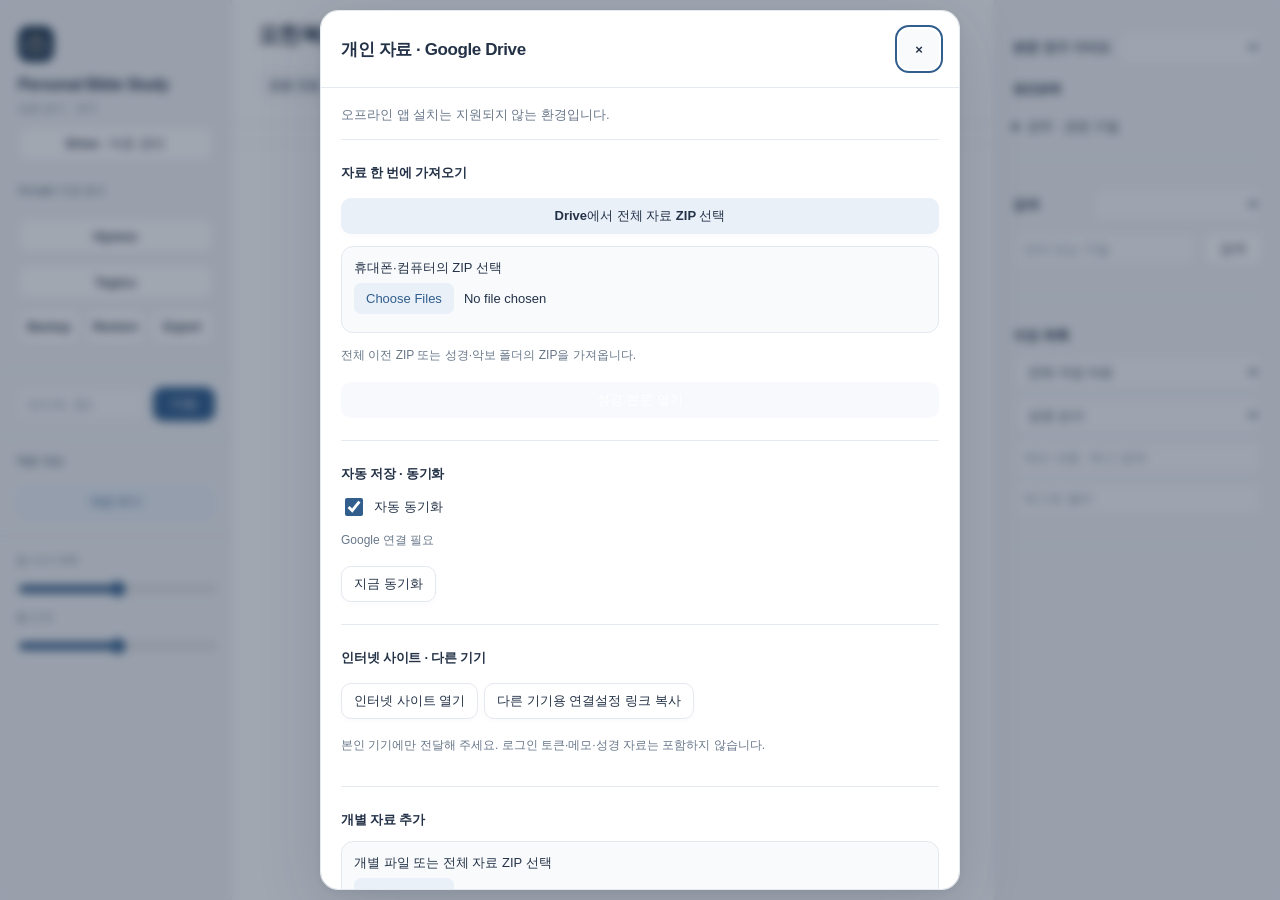
==== docs/index.html @ e65a63f0 "Publish browser-only Bible study with private Drive storage" ====
<!doctype html>
<html lang="ko">
<head>
  <meta charset="utf-8">
  <meta name="viewport" content="width=device-width, initial-scale=1">
  <meta name="referrer" content="strict-origin-when-cross-origin">
  <meta http-equiv="Content-Security-Policy" content="default-src 'self'; script-src 'self' 'wasm-unsafe-eval' https://accounts.google.com https://apis.google.com; style-src 'self' 'unsafe-inline' https://accounts.google.com; connect-src 'self' https://www.googleapis.com https://accounts.google.com https://content.googleapis.com; img-src 'self' blob: data: https://*.googleusercontent.com; frame-src https://accounts.google.com https://docs.google.com https://drive.google.com; worker-src 'self'; object-src 'none'; base-uri 'self'; form-action 'none'">
  <link rel="stylesheet" href="./cloud.css?v=7d77833e93ee7ddf">
  <link rel="manifest" href="./manifest.webmanifest">
  <title>Personal Bible Study</title>
  <link rel="stylesheet" href="./styles.css?v=539fd925d5c5254a">
  <link rel="stylesheet" href="./responsive.css?v=083fbee2a74a4e2d">
  <link rel="stylesheet" href="./polish.css?v=31c86b94f324f558">
<meta name="theme-color" content="#16263f">
  <meta name="apple-mobile-web-app-title" content="Bible Study">
  <link rel="icon" type="image/png" href="./app-icon-192.png">
  <link rel="apple-touch-icon" sizes="180x180" href="./app-icon-180.png">
</head>
<body>
<dialog id="cloudDialog" aria-labelledby="cloudTitle">
  <header><h2 id="cloudTitle">개인 자료 · Google Drive</h2><button id="closeCloud" aria-label="자료 관리 닫기">×</button></header>
  <div class="cloud-body">
    <p id="cloudStatus" role="status" aria-live="polite">자료를 불러와 주세요.</p>
    <button id="applyAppUpdate" hidden>새 버전 적용</button>
    <section class="bulk-import"><h3>자료 한 번에 가져오기</h3><button id="pickDriveBundle">Drive에서 전체 자료 ZIP 선택</button><label class="cloud-file">휴대폰·컴퓨터의 ZIP 선택<input id="migrationFile" type="file" accept=".zip,application/zip,application/x-zip-compressed" multiple></label><p id="migrationStatus" role="status">전체 이전 ZIP 또는 성경·악보 폴더의 ZIP을 가져옵니다.</p><button id="openBulkReader" class="primary">성경 본문 열기</button><div id="archiveInventory"></div></section>
    <section><h3>자동 저장 · 동기화</h3><label class="sync-toggle"><input id="autoSyncEnabled" type="checkbox" checked>자동 동기화</label><p id="syncStatus" role="status" aria-live="polite"></p><button id="syncNow">지금 동기화</button><div id="syncConflicts"></div></section>
    <section><h3>인터넷 사이트 · 다른 기기</h3><button id="openPublished">인터넷 사이트 열기</button><button id="copySetupLink">다른 기기용 연결설정 링크 복사</button><p>본인 기기에만 전달해 주세요. 로그인 토큰·메모·성경 자료는 포함하지 않습니다.</p></section>
    <section><h3>개별 자료 추가</h3><label class="cloud-file">개별 파일 또는 전체 자료 ZIP 선택<input id="localFiles" type="file" multiple accept=".zip,application/zip,.bdb,.sdb,.cdb,.hdb,.json,.jpg,.jpeg,.png"></label><label class="cloud-file cloud-folder">컴퓨터 폴더 전체 선택<input id="localFolder" type="file" multiple webkitdirectory></label><button id="openReader">성경 열기</button><div id="localInventory"></div></section>
    <section><h3>Google 연결</h3><label>웹 OAuth 클라이언트 ID<input id="oauthClientId" autocomplete="off" spellcheck="false"></label><label>Google Picker API 키<input id="pickerKey" autocomplete="off" spellcheck="false"></label><label>Google Cloud 프로젝트 번호<input id="projectNumber" inputmode="numeric" autocomplete="off"></label><button id="saveCloudConfig">설정 저장</button><button id="connectDrive">Google 연결</button><button id="disconnectDrive">연결 해제</button><button id="pickDriveFiles">Drive 자료 선택</button></section>
    <section><h3>메모 백업</h3><button id="cloudBackup">Drive에 새 백업</button><button id="cloudRestore">Drive 백업 선택·복원</button><button id="downloadNotes">기기에 백업 다운로드</button></section>
    <section><h3>기기 관리</h3><p>공용 기기에서는 사용 후 자료를 삭제해 주세요. 연결 해제만으로 저장된 자료가 지워지지는 않습니다.</p><button id="forgetDevice" class="danger">이 기기의 자료 모두 삭제</button></section>
  </div>
</dialog>

  <nav class="compact-nav" aria-label="주요 메뉴"><strong>Personal Bible Study</strong><div><button id="compactCloud">Drive</button><button id="toggleNavigation" aria-controls="navigationPanel" aria-expanded="false">성경</button><button id="toggleStudy" aria-controls="studyPanel" aria-expanded="false">연구</button><button id="compactHymns">Hymns</button><button id="compactTopics">Topics</button></div></nav>
  <button id="drawerBackdrop" aria-label="패널 닫기" hidden></button>
  <aside class="rail" id="navigationPanel" aria-label="성경 탐색">
    <div class="drawer-heading"><strong>성경 · 읽기 설정</strong><button data-close-drawer aria-label="탐색 닫기">×</button></div>
    <div class="brand">
      <strong>Personal Bible Study</strong>
      <span>성경 읽기 · 연구</span>
      <button id="openCloud">Drive · 자료 관리</button><button id="openSyncStatus" class="sync-summary" aria-label="동기화 상태 보기">Google 연결 필요</button><button id="openHymns">Hymns</button>
      <button id="openTopics">Topics</button>
      <div class="research-actions"><button id="backupResearch">Backup</button><button id="restoreResearch">Restore</button><button id="exportResearch">Export</button></div>
      <span id="researchStatus" role="status"></span>
    </div>
    <div class="reference-box">
      <input id="refInput" placeholder="요3:16, 창1" autocomplete="off">
      <button id="goRef">이동</button>
    </div>
    <div class="version-box">
      <label>역본 대조</label>
      <div id="versionSelectors"></div>
      <button id="addVersion">역본 추가</button>
    </div>
    <div class="reading-settings">
      <label for="verseSpacing">절 사이 여백 <output id="verseSpacingValue"></output></label>
      <input id="verseSpacing" type="range" min="0" max="32" step="1">
      <label for="lineSpacing">줄 간격 <output id="lineSpacingValue"></output></label>
      <input id="lineSpacing" type="range" min="1.2" max="2.6" step="0.05">
    </div>
    <div class="book-list" id="bookList"></div>
  </aside>

  <main class="reader">
    <header class="topbar">
      <div>
        <h1 id="title">요한복음 3장</h1>
        <p id="subtitle"></p>
      </div>
      <div class="toolbar">
        <select id="comparisonLayout" aria-label="역본 대조 배치"><option value="aligned">절별 정렬</option><option value="flow">자유 배치</option></select>
        <button id="addPassagePane" title="본문 창 추가" aria-label="본문 창 추가">＋</button>
        <button id="prevChapter" title="이전 장">‹</button>
        <select id="chapterSelect" title="장 선택"></select>
        <button id="nextChapter" title="다음 장">›</button>
        <button id="fontDown" title="글자 작게">A-</button>
        <button id="fontUp" title="글자 크게">A+</button>
        <button id="themeToggle" title="테마">◐</button>
      </div>
    </header>
    <div class="compact-panes"><select id="compactPaneSelect" aria-label="열린 본문 선택"></select><button id="compactAddPane" title="본문 창 추가" aria-label="본문 창 추가">＋</button><button id="compactClosePane" title="현재 본문 창 닫기" aria-label="현재 본문 창 닫기">×</button></div>
    <div id="passageWorkspace"><section class="passage-pane" id="primaryPane"><div class="pane-controls"></div><section class="chapter-grid" id="chapterGrid"></section></section></div>
  </main>

  <aside class="study" id="studyPanel" aria-label="본문 연구">
    <div class="drawer-heading"><strong>본문 연구</strong><button data-close-drawer aria-label="연구 닫기">×</button></div>
    <div id="concordancePanel" class="panel" hidden>
      <div class="panel-head"><strong id="concordanceTitle"></strong><button id="closeConcordance" aria-label="원어 용례 닫기">×</button></div>
      <span id="concordanceCount" role="status"></span>
      <select id="concordanceScope" aria-label="원어 용례 범위"><option value="all">성경 전체</option><option value="ot">구약</option><option value="nt">신약</option></select>
      <input id="concordanceGrammar" placeholder="문법 필터: 명사, 동분사…" aria-label="문법 필터">
      <details open><summary>단어 빈도 · 책별 분포</summary><div id="wordDistribution"></div></details>
      <div id="concordanceResults" class="result-list"></div>
    </div>
    <div class="panel original-panel">
      <div class="panel-head"><strong>본문 연구 가이드</strong><select id="originalVerse" aria-label="연구할 절 선택"></select></div>
      <div id="passageGuide" aria-live="polite"></div>
      <h3 class="guide-heading">원전분해</h3>
      <div id="originalResults"></div>
      <details><summary>관주 · 관련 구절</summary><div id="crossReferences" class="result-list"></div></details>
    </div>
    <div class="panel">
      <div class="panel-head">
        <strong>검색</strong>
        <select id="searchVersion"></select>
      </div>
      <div class="search-row">
        <input id="searchInput" placeholder="단어 또는 구절">
        <button id="searchBtn">검색</button>
      </div>
      <div id="searchResults" class="result-list"></div>
    </div>

    <div class="panel">
      <div class="panel-head"><strong>저장 목록</strong></div>
      <select id="savedFilter" aria-label="저장 목록 종류">
        <option value="all">전체 저장 자료</option>
        <option value="underlines">밑줄 친 구절</option>
        <option value="highlights">형광펜 칠한 구절</option>
        <option value="notes">메모한 구절 · 장</option>
      </select>
      <select id="savedSort" aria-label="정렬 순서">
        <option value="bible">성경 순서</option>
        <option value="recent">최근 저장 순서</option>
      </select>
      <input id="savedQuery" placeholder="메모 내용 · 태그 검색" aria-label="저장 자료 검색">
      <input id="savedTag" placeholder="태그로 필터" aria-label="태그 필터">
      <div id="savedList" class="result-list"></div>
    </div>
  </aside>

  <div id="memoPopup" class="memo-popup note-panel" role="dialog" aria-labelledby="noteRef" hidden>
    <div class="panel-head"><strong id="noteRef">메모</strong><button id="closeMemo" title="닫기" aria-label="메모 닫기">×</button></div>
    <textarea id="noteText" aria-label="메모 내용" placeholder="메모"></textarea>
    <input id="noteTags" placeholder="태그: 설교 준비, 기도, 믿음" aria-label="메모 태그">
    <div class="memo-footer"><button id="deleteNote" class="danger">메모 삭제</button><button id="saveNote" class="primary">저장</button></div>
    <span id="saveStatus" role="status"></span>
  </div>
  <div id="selectionMenu" class="selection-menu" role="toolbar" aria-label="선택한 본문" hidden>
    <button data-mark="tags">태그</button>
    <button data-mark="highlight">형광펜</button>
    <button data-mark="underline"><u>밑줄</u></button>
    <button data-mark="memo">메모</button>
    <button data-mark="original">원전분해</button>
    <button data-mark="remove">표시 지우기</button>
    <button data-mark="export">내보내기</button>
  </div>
  <div id="tagPopup" class="memo-popup tag-popup" role="dialog" aria-labelledby="tagRef" hidden>
    <div class="panel-head"><strong id="tagRef">태그</strong><button id="closeTags" aria-label="태그 닫기">×</button></div>
    <input id="markTags" placeholder="설교 준비, 기도, 믿음" aria-label="구절 태그">
    <div class="memo-footer"><button id="saveTags" class="primary">저장</button></div>
    <span id="tagStatus" role="status"></span>
  </div>
  <dialog id="hymnDialog" class="hymn-dialog">
    <div id="hymnResizeEdge" class="hymn-resize-edge" title="드래그하여 창 너비 조절"></div>
    <div class="hymn-resize-corner top-left" data-corner="nw" title="창 크기 조절"></div>
    <div class="hymn-resize-corner top-right" data-corner="ne" title="창 크기 조절"></div>
    <div class="hymn-resize-corner bottom-left" data-corner="sw" title="창 크기 조절"></div>
    <div class="hymn-resize-corner bottom-right" data-corner="se" title="창 크기 조절"></div>
    <header class="hymn-header"><strong>새찬송가</strong><div><button id="toggleHymnSearch" aria-expanded="true">검색</button><button id="hymnReadingMode">성경 함께</button><button id="dockHymns" title="오른쪽에 나란히 배치">나란히</button><button id="closeHymns" aria-label="찬송가 닫기">×</button></div></header>
    <div class="hymn-layout">
      <aside class="hymn-sidebar"><div class="hymn-search-row"><input id="hymnSearch" type="search" enterkeyhint="search" placeholder="장 번호 · 제목 · 가사 검색" aria-label="찬송가 검색"><button id="clearHymnSearch" aria-label="찬송가 검색어 지우기">지우기</button></div><span id="hymnCount" role="status"></span><div id="hymnList"></div></aside>
      <section class="hymn-content"><div class="panel-head"><h2 id="hymnTitle"></h2><div class="hymn-tabs"><button id="showScore" aria-pressed="true">악보</button><button id="showLyrics" aria-pressed="false">가사</button></div></div><div class="score-toolbar"><button id="scoreFit">전체 맞춤</button><button id="scoreZoomOut" title="악보 축소" aria-label="악보 축소">−</button><input id="scoreZoom" type="range" min="25" max="250" value="100" aria-label="악보 확대 비율"><output id="scoreZoomValue">100%</output><button id="scoreZoomIn" title="악보 확대" aria-label="악보 확대">+</button></div><div id="hymnScore"></div><pre id="hymnLyrics" hidden></pre></section>
    </div>
  </dialog>
  <dialog id="exportDialog"><div class="panel-head"><strong>본문 · 메모 내보내기</strong><button id="closeExport">×</button></div><select id="exportScope"><option value="chapter">현재 장과 메모</option><option value="selection">선택 본문과 메모</option><option value="notes">저장된 메모 전체</option></select><div class="research-actions"><button id="exportTxt">TXT</button><button id="exportHtml">HTML</button><button id="printResearch">인쇄 · PDF</button></div></dialog>
  <dialog id="topicsDialog" class="topics-dialog">
    <div class="topic-resize-corner top-left" data-topic-corner="nw"></div>
    <div class="topic-resize-corner top-right" data-topic-corner="ne"></div>
    <div class="topic-resize-corner bottom-left" data-topic-corner="sw"></div>
    <div class="topic-resize-corner bottom-right" data-topic-corner="se"></div>
    <header class="topics-header"><div><strong>주제별 성경구절</strong><span>개역개정</span></div><button id="closeTopics" aria-label="주제별 성경구절 닫기">×</button></header>
    <div class="topics-controls"><select id="topicSelect" aria-label="주제 선택"></select><input id="topicQuery" placeholder="구절 · 소제목 · 본문 검색" aria-label="주제 구절 검색"><select id="topicSort" aria-label="주제 구절 정렬"><option value="list">목록 순서</option><option value="bible">성경 순서</option></select></div>
    <div id="topicCount" role="status"></div><div id="topicResults"></div>
  </dialog>
  <script src="./terminology.js?v=b050d84511349100"></script>
  <script src="./vendor/fflate.min.js?v=462ef8041fc970e3"></script>
  <script src="./migration.js?v=cb878ca558107ae6"></script>
  <script src="./sync-engine.js?v=6e87115a66423f06"></script>
  <script src="./drive-sync.js?v=24d4177edd76ac23"></script>
  <script src="./browser.js?v=d81fa3fb649846ac"></script>
  <script src="./topics.js?v=599b12c59d751327"></script>
  <script src="./research.js?v=36b3486766d1752a"></script>
  <script src="./panes.js?v=8f570d57a4b70764"></script>
  <script src="./responsive.js?v=16fc83186edacb90"></script>
  <script src="./app.js?v=d5365e23bb342661"></script>
</body>
</html>
---- docs/cloud.css ----
#cloudDialog { width: min(640px, calc(100vw - 20px)); max-height: calc(100dvh - 20px); padding: 0; border: 1px solid var(--line); border-radius: 8px; background: var(--panel); color: var(--text); }
#cloudDialog::backdrop { background: #0006; }
#cloudDialog header { display: flex; align-items: center; justify-content: space-between; padding: 12px 18px; border-bottom: 1px solid var(--line); }
#cloudDialog h2 { margin: 0; font-size: 18px; }
#cloudDialog header button { width: 40px; height: 40px; }
.cloud-body { padding: 0 18px 18px; }
.cloud-body section { border-top: 1px solid var(--line); padding-block: 12px; }
.cloud-body h3 { font-size: 14px; margin: 6px 0 12px; }
.cloud-body label { display: block; margin: 8px 0; font-size: 13px; }
.cloud-body button { margin: 4px 6px 4px 0; padding: 8px 12px; }
.cloud-file { border: 1px solid var(--line); padding: 8px; border-radius: 6px; }
.cloud-file input { border: 0; padding: 6px 0; }
.bulk-import > button { width: 100%; text-align: center; background: var(--accent-soft); border-color: var(--accent); }
.bulk-import .cloud-file { padding: 12px; }
@media (pointer: coarse) { .cloud-folder { display: none !important; } }
#cloudStatus { overflow-wrap: anywhere; font-size: 13px; line-height: 1.6; }
.sync-toggle { display: flex !important; align-items: center; gap: 8px; }
.sync-toggle input { width: 18px; height: 18px; }
#syncStatus, .sync-summary { font-size: 12px; line-height: 1.6; overflow-wrap: anywhere; }
.sync-summary { display: block; width: 100%; text-align: left; padding: 8px; color: var(--muted); }
.sync-conflict { border-top: 1px solid var(--line); padding-block: 10px; }
.sync-conflict pre { white-space: pre-wrap; overflow-wrap: anywhere; max-height: 140px; overflow: auto; }
.sync-conflict textarea { min-height: 90px; }
#localInventory { font-size: 12px; max-height: 160px; overflow: auto; white-space: pre-line; }
.picker-dialog { z-index: 10000 !important; }
@media(max-width:600px) { #cloudDialog input { font-size: 16px; } #cloudDialog { margin: auto; } }
---- docs/styles.css ----
:root {
  color-scheme: light;
  --bg: #f5f5f7;
  --panel: #ffffff;
  --line: #e2e3e7;
  --text: #25262a;
  --muted: #81838b;
  --accent: #1670d2;
  --accent-soft: #e8f1ff;
  --reader-size: 18px;
}

body.dark {
  color-scheme: dark;
  --bg: #1c1c1e;
  --panel: #252527;
  --line: #3a3a3e;
  --text: #f2f2f5;
  --muted: #a0a0a8;
  --accent: #65a9ff;
  --accent-soft: #26364c;
}

* {
  box-sizing: border-box;
}

body {
  margin: 0;
  min-height: 100vh;
  display: grid;
  grid-template-columns: 232px minmax(0, 1fr) 286px;
  background: var(--bg);
  color: var(--text);
  font-family: -apple-system, BlinkMacSystemFont, "Apple SD Gothic Neo", "Noto Sans KR", sans-serif;
}

button, select, input, textarea {
  font: inherit;
  color: var(--text);
}

button {
  border: 1px solid var(--line);
  background: var(--panel);
  min-height: 34px;
  border-radius: 6px;
  cursor: pointer;
}

button:hover {
  border-color: var(--accent);
}

input, select, textarea {
  width: 100%;
  border: 1px solid var(--line);
  border-radius: 6px;
  background: var(--panel);
  padding: 9px 10px;
}

.rail, .study {
  min-height: 100vh;
  border-right: 1px solid var(--line);
  background: color-mix(in srgb, var(--panel) 78%, var(--bg));
  overflow: auto;
}

.study {
  border-right: 0;
  border-left: 1px solid var(--line);
  padding: 14px;
}

.brand {
  padding: 18px 16px 14px;
  border-bottom: 1px solid var(--line);
}

.brand strong {
  display: block;
  font-size: 21px;
}

.brand span, #subtitle, .panel-head span {
  color: var(--muted);
  font-size: 13px;
}

.reference-box, .version-box {
  padding: 14px;
  display: grid;
  gap: 8px;
  border-bottom: 1px solid var(--line);
}

.reference-box {
  grid-template-columns: 1fr 62px;
}

.version-box label {
  font-size: 12px;
  color: var(--muted);
}

.book-list {
  padding: 10px;
  display: grid;
  grid-template-columns: repeat(2, 1fr);
  gap: 6px;
}

.book-item {
  min-height: 32px;
  text-align: left;
  padding: 6px 8px;
}

.book-item.active {
  background: var(--accent-soft);
  border-color: var(--accent);
  color: var(--accent);
  font-weight: 700;
}

.reader {
  min-width: 0;
  display: flex;
  flex-direction: column;
  max-height: 100vh;
}

#passageWorkspace { display: flex; flex: 1; min-height: 0; overflow: auto; background: var(--panel); }
.passage-pane { flex: 1 0 360px; min-width: 260px; display: flex; flex-direction: column; min-height: 0; overflow: hidden; }
.passage-pane:only-child { flex: 1 1 100% !important; width: 100%; }
.passage-pane.active-pane > .pane-controls { box-shadow: inset 0 -2px var(--accent); }
.pane-controls { display: flex; align-items: center; flex-wrap: wrap; gap: 5px; padding: 10px 12px; border-bottom: 1px solid var(--line); flex-shrink: 0; }
.pane-controls select { min-width: 0; width: auto; max-width: 130px; font-size: 12px; }
.pane-controls button { width: 28px; height: 28px; padding: 0; }
.passage-pane > .chapter-grid { flex: 1; min-height: 0; overflow: auto; padding: 0 16px 24px; }
.passage-pane > .chapter-grid,
.passage-pane > .chapter-grid.aligned {
  grid-template-columns: repeat(var(--version-count, 1), minmax(120px, 1fr));
  align-content: start;
}
.passage-pane > .chapter-grid .verse-text { overflow-wrap: anywhere; }
.pane-divider { flex: 0 0 7px; cursor: col-resize; touch-action: none; background: var(--line); outline-offset: -2px; }
.pane-divider:hover, .pane-divider:focus-visible { background: var(--accent); }
@media (max-width: 980px) {
  #passageWorkspace { flex: none; height: 75vh; min-height: 400px; max-width: 100%; }
}

.topbar {
  position: sticky;
  top: 0;
  z-index: 2;
  display: flex;
  justify-content: space-between;
  gap: 18px;
  align-items: center;
  padding: 16px 20px;
  border-bottom: 1px solid var(--line);
  background: color-mix(in srgb, var(--bg) 88%, transparent);
  backdrop-filter: blur(14px);
}

h1 {
  margin: 0;
  font-size: 24px;
  letter-spacing: 0;
}

#subtitle {
  margin: 4px 0 0;
}

.toolbar {
  display: grid;
  grid-template-columns: 38px 120px 38px 44px 44px 40px;
  gap: 6px;
  align-items: center;
}

.chapter-grid {
  overflow: auto;
  padding: 18px 20px 40px;
  display: grid;
  grid-template-columns: repeat(auto-fit, minmax(280px, 1fr));
  gap: 14px;
}

.toolbar { display: flex; flex-wrap: wrap; }
#chapterSelect { width: 90px; }
.original-panel .panel-head strong { font-size: 13px; flex-shrink: 0; }
.original-panel .panel-head select { min-width: 60px; }
#comparisonLayout { width: auto; max-width: 140px; }
.chapter-grid.aligned {
  max-width: 100%;
  overflow-x: auto;
  grid-auto-flow: column;
  grid-template-columns: none;
  grid-auto-columns: minmax(260px, 1fr);
  grid-template-rows: repeat(var(--verse-rows), auto);
  align-content: start;
  row-gap: 0;
}
.chapter-grid.aligned > .version-column {
  display: grid;
  grid-template-rows: subgrid;
  grid-row: 1 / span var(--verse-rows);
  row-gap: 0;
}
.chapter-grid.aligned .verse { align-content: start; }
.verse-unavailable { color: var(--muted); font-size: 12px; }
.guide-heading { font-size: 12px; font-weight: 600; margin: 16px 0 6px; color: var(--muted); }
#passageGuide p { font-size: 13px; line-height: 1.6; white-space: pre-wrap; overflow-wrap: anywhere; margin: 6px 0; }
.guide-topic { display: block; margin: 4px 0; width: 100%; text-align: left; }
#wordDistribution { max-height: 280px; overflow: auto; margin-block: 8px; }
#wordDistribution p { font-size: 12px; color: var(--muted); }
.distribution-row { width: 100%; display: grid; grid-template-columns: 32px minmax(0, 1fr) auto; align-items: center; gap: 8px; margin: 3px 0; padding: 5px; }
.distribution-row meter { width: 100%; height: 12px; accent-color: var(--accent); }
.distribution-row small { font-size: 11px; }

.version-column {
  background: var(--panel);
  border: 1px solid var(--line);
  border-radius: 8px;
  min-width: 0;
}

.version-title {
  position: sticky;
  top: 0;
  padding: 10px 12px;
  border-bottom: 1px solid var(--line);
  background: var(--panel);
  border-radius: 8px 8px 0 0;
  font-weight: 700;
  color: var(--accent);
}

  .verse {
  display: grid;
  grid-template-columns: 34px 1fr;
  gap: 8px;
  padding: 8px 12px;
  font-size: var(--reader-size);
  line-height: 1.72;
  border-bottom: 1px solid color-mix(in srgb, var(--line) 58%, transparent);
}

.verse-num {
  color: var(--muted);
  font-size: 0.76em;
  line-height: 2.1;
  text-align: right;
}

.verse-text {
  word-break: keep-all;
  overflow-wrap: anywhere;
}

#versionSelectors { display: grid; gap: 8px; }
.version-selector { display: grid; grid-template-columns: 22px minmax(0, 1fr) 28px; gap: 4px; position: relative; }
.version-drag-handle { cursor: grab; touch-action: none; user-select: none; padding: 0; border: 0; background: transparent; box-shadow: none; color: var(--muted); font-size: 20px; }
.version-drag-handle:active { cursor: grabbing; }
.version-selector.dragging { opacity: .45; }
.version-selector.drop-before::before, .version-selector.drop-after::after { content: ""; position: absolute; left: 0; right: 0; height: 2px; background: var(--accent); pointer-events: none; }
.version-selector.drop-before::before { top: -5px; }
.version-selector.drop-after::after { bottom: -5px; }
.verse.underlined .verse-text { text-decoration: underline; text-decoration-color: #c85464; text-decoration-thickness: 2px; text-underline-offset: 4px; }
.verse.selected { background: var(--accent-soft); }
.selection-menu { position: fixed; z-index: 20; display: flex; gap: 4px; padding: 6px; background: var(--panel); border: 1px solid var(--line); border-radius: 6px; box-shadow: 0 4px 18px #0003; max-width: calc(100vw - 16px); }
.selection-menu[hidden] { display: none; }
.memo-popup { position: fixed; z-index: 21; width: 320px; max-width: calc(100vw - 16px); max-height: calc(100vh - 16px); overflow: auto; padding: 12px; background: var(--panel); border: 1px solid var(--line); border-radius: 8px; box-shadow: 0 6px 24px #0003; }
.memo-popup[hidden] { display: none; }
.memo-popup textarea { min-height: 130px; }
.selection-menu button { padding: 4px 9px; font-size: 13px; white-space: nowrap; }
.text-highlight { background: #ffe67d; color: #22251f; }
.text-underline { text-decoration: underline; text-decoration-color: #c85464; text-decoration-thickness: 2px; text-underline-offset: 4px; }
#savedSort { margin-top: 8px; }
#saveStatus { display: block; font-size: 13px; color: var(--muted); margin-top: 6px; }
.result span { white-space: pre-wrap; overflow-wrap: anywhere; }
.topbar > div { min-width: 0; }
.toolbar { flex-shrink: 0; }
@media (min-width: 981px) and (max-width: 1350px) { .topbar { flex-direction: column; align-items: flex-start; } }

.panel {
  background: transparent;
  border: 0;
  border-bottom: 1px solid var(--line);
  border-radius: 0;
  padding: 6px 0 22px;
  margin-bottom: 22px;
}

button { padding: 6px 10px; transition: background .15s, border-color .15s; box-shadow: 0 1px 2px #00000006; font-size: 13px; }
button:hover { background: var(--accent-soft); border-color: var(--line); }
button:disabled { opacity: .4; cursor: default; }
button:focus-visible, select:focus-visible, input:focus-visible, textarea:focus-visible { outline: 3px solid color-mix(in srgb, var(--accent) 30%, transparent); outline-offset: 2px; }
input, select, textarea { font-size: 13px; padding: 8px 10px; }
.rail, .study { background: var(--bg); height: 100vh; min-height: 0; }
.study { padding: 24px 18px; }
.brand { padding: 24px 18px 20px; }
.brand strong { font-size: 19px; font-weight: 650; }
.brand span { display: block; margin-top: 5px; font-size: 11px; }
.reference-box, .version-box { padding: 16px; }
.version-box label { font-weight: 600; }
#addVersion { border-style: dashed; background: transparent; color: var(--accent); }
.book-list { gap: 3px 6px; padding: 14px 16px; }
.book-item { background: transparent; border-color: transparent; box-shadow: none; padding: 5px 9px; min-height: 30px; color: var(--muted); }
.book-item.active { border-color: transparent; color: var(--accent); }
.topbar { padding: 20px 26px; background: color-mix(in srgb, var(--panel) 85%, transparent); gap: 14px; }
h1 { font-size: 21px; font-weight: 650; }
#subtitle { font-size: 12px; line-height: 1.6; overflow-wrap: anywhere; }
.toolbar { grid-template-columns: 32px 82px 32px 36px 36px 32px; gap: 4px; }
.toolbar button { border-color: transparent; background: transparent; box-shadow: none; padding: 4px; }
.toolbar select { padding: 6px; }
.chapter-grid { padding: 0 26px 40px; gap: 24px; background: var(--panel); }
.version-column { border: 0; border-radius: 0; }
.version-column + .version-column { border-left: 1px solid var(--line); padding-left: 24px; }
.version-title { font-size: 13px; font-weight: 600; color: var(--muted); border-radius: 0; padding: 18px 0 14px; z-index: 1; }
.verse { padding: 10px 0; grid-template-columns: 24px minmax(0, 1fr); gap: 12px; line-height: 1.9; border-bottom: 0; }
.verse-num { color: var(--muted); font-size: 11px; padding-top: 5px; }
.verse.selected { background: color-mix(in srgb, var(--accent-soft) 65%, transparent); border-radius: 4px; }
.panel-head strong { font-size: 13px; font-weight: 650; }
.panel-head select { max-width: 145px; }
.result { border: 0; border-bottom: 1px solid var(--line); border-radius: 0; background: transparent; box-shadow: none; padding: 12px 2px; font-size: 13px; line-height: 1.7; }
.result strong { font-size: 12px; font-weight: 600; }
.result-list { font-size: 12px; color: var(--muted); }
.selection-menu { padding: 5px; border-color: color-mix(in srgb, var(--line) 75%, transparent); box-shadow: 0 8px 24px #00000016; }
.selection-menu button { border: 0; box-shadow: none; background: transparent; }
.selection-menu button:hover { background: var(--accent-soft); }
.memo-popup { padding: 16px; box-shadow: 0 12px 40px #00000020; }
.memo-popup textarea { font-size: 14px; line-height: 1.75; border-color: var(--line); resize: vertical; }
.memo-footer { display: flex; justify-content: space-between; gap: 12px; }
.brand strong { font-size: 17px; line-height: 1.4; }
.reading-settings { padding: 16px; border-top: 1px solid var(--line); display: grid; gap: 10px; }
.reading-settings label { display: flex; justify-content: space-between; font-size: 12px; color: var(--muted); }
.reading-settings input { padding: 0; accent-color: var(--accent); }
.verse { padding-block: var(--verse-spacing, 10px); line-height: var(--line-spacing, 1.9); }
#originalResults { max-height: 340px; overflow: auto; font-size: 12px; line-height: 1.65; }
.original-word { padding: 10px 0; border-bottom: 1px solid var(--line); }
.original-word strong { font-size: 20px; display: inline-block; margin-right: 10px; font-weight: 500; }
.original-word small { display: block; color: var(--muted); margin-top: 3px; }
.original-word[role="button"] { cursor: pointer; }
.original-word[role="button"]:hover { background: var(--accent-soft); }
#concordanceResults { max-height: 420px; overflow: auto; }
#concordanceResults .result { text-align: left; }
#concordanceResults small { display: block; margin-top: 6px; color: var(--muted); font-size: 11px; }
#concordanceCount { font-size: 12px; color: var(--muted); }
#concordanceTitle { overflow-wrap: anywhere; }
.selection-menu { flex-wrap: wrap; }
.brand button { margin-top: 14px; width: 100%; }
.hymn-dialog { width: 1100px; max-width: calc(100vw - 24px); height: 88vh; max-height: 900px; padding: 0; border: 1px solid var(--line); border-radius: 8px; color: var(--text); background: var(--panel); }
.hymn-dialog::backdrop { background: #0006; backdrop-filter: blur(4px); }
.hymn-header { display: flex; justify-content: space-between; align-items: center; padding: 16px 20px; border-bottom: 1px solid var(--line); }
.hymn-layout { display: grid; grid-template-columns: 260px minmax(0,1fr); height: calc(100% - 67px); }
.hymn-sidebar { min-height: 0; padding: 16px; overflow: auto; background: var(--bg); border-right: 1px solid var(--line); }
#hymnCount { display: block; font-size: 12px; color: var(--muted); margin: 10px 0; }
#hymnList { display: grid; gap: 4px; }
#hymnList button { text-align: left; background: transparent; border: 0; box-shadow: none; }
#hymnList button.active { background: var(--accent-soft); color: var(--accent); }
.hymn-content { min-width: 0; padding: 20px; overflow: auto; }
.hymn-content .panel-head { flex-wrap: wrap; }
.hymn-content h2 { font-size: 19px; margin: 0; }
.hymn-tabs { display: flex; gap: 4px; }
.hymn-tabs button[aria-pressed="true"] { background: var(--accent-soft); color: var(--accent); }
#hymnScore img { width: 100%; height: auto; display: block; margin-top: 16px; }
#hymnLyrics { white-space: pre-wrap; overflow-wrap: anywhere; font-family: inherit; font-size: 18px; line-height: 1.9; }
@media(max-width:650px) { .hymn-layout { grid-template-columns: 1fr; grid-template-rows: 200px minmax(0,1fr); } .hymn-sidebar { border-right: 0; border-bottom: 1px solid var(--line); } }
.hymn-dialog { position: fixed; z-index: 10; inset: 0 0 auto auto; margin: 0; width: 48vw; min-width: min(420px, 100vw); height: 100vh; max-height: 100vh; max-width: 100vw; resize: both; overflow: hidden; box-shadow: 0 8px 32px #0002; }
.hymn-resize-edge { position: absolute; left: 0; top: 56px; bottom: 0; width: 8px; z-index: 5; cursor: ew-resize; touch-action: none; }
.hymn-resize-edge::after { content: ""; position: absolute; left: 2px; top: 40%; width: 3px; height: 44px; border-radius: 3px; background: var(--muted); opacity: .45; }
.hymn-resize-corner { position: absolute; width: 14px; height: 14px; z-index: 6; touch-action: none; background: transparent; }
.hymn-resize-corner.top-left { top: 0; left: 0; cursor: nwse-resize; }
.hymn-resize-corner.top-right { top: 0; right: 0; cursor: nesw-resize; }
.hymn-resize-corner.bottom-left { bottom: 0; left: 0; cursor: nesw-resize; }
.hymn-resize-corner.bottom-right { bottom: 0; right: 0; cursor: nwse-resize; }
.hymn-dialog { resize: none; }
.topic-mark .verse-text > span { background: #ffe67d; color: #25262a; box-decoration-break: clone; -webkit-box-decoration-break: clone; }
.topics-dialog { width: 880px; max-width: calc(100vw - 24px); height: 85vh; max-height: 900px; padding: 0; border: 1px solid var(--line); border-radius: 8px; background: var(--panel); color: var(--text); }
.topics-dialog[open] { display: flex; flex-direction: column; }
.topics-dialog { position: fixed; z-index: 11; max-height: calc(100vh - 16px); container-type: inline-size; box-shadow: 0 8px 32px #0002; }
.topics-header { cursor: move; touch-action: none; user-select: none; }
.tag-popup .memo-footer { justify-content: flex-end; margin-top: 12px; }
#tagStatus { display: block; margin-top: 8px; font-size: 12px; color: var(--muted); }
.topic-resize-corner { position: absolute; width: 16px; height: 16px; z-index: 6; touch-action: none; }
.topic-resize-corner.top-left { top: 0; left: 0; cursor: nwse-resize; }
.topic-resize-corner.top-right { top: 0; right: 0; cursor: nesw-resize; }
.topic-resize-corner.bottom-left { bottom: 0; left: 0; cursor: nesw-resize; }
.topic-resize-corner.bottom-right { bottom: 0; right: 0; cursor: nwse-resize; }
.topics-header, .topics-controls, #topicCount { flex-shrink: 0; }
@container (max-width: 580px) { .topics-controls { grid-template-columns: 1fr; } }
.topics-dialog::backdrop { background: #0004; }
.topics-header { display: flex; align-items: center; justify-content: space-between; gap: 12px; padding: 18px 22px; border-bottom: 1px solid var(--line); }
.topics-header span { margin-left: 12px; font-size: 12px; color: var(--muted); }
.topics-controls { display: grid; grid-template-columns: 1fr 1fr 120px; gap: 10px; padding: 16px 22px 8px; }
#topicCount { padding: 0 22px 12px; color: var(--muted); font-size: 12px; }
#topicResults { flex: 1; min-height: 0; overflow: auto; padding: 0 22px 24px; }
.topic-entry { padding: 18px 0; border-top: 1px solid var(--line); }
.topic-entry-head { display: flex; justify-content: space-between; gap: 12px; align-items: baseline; flex-wrap: wrap; }
.topic-entry-head button { border: 0; background: transparent; box-shadow: none; color: var(--accent); font-weight: 600; text-align: left; padding: 0; }
.topic-entry-head small { font-size: 11px; color: var(--muted); }
.topic-entry p { display: grid; grid-template-columns: 26px minmax(0,1fr); gap: 10px; font-size: 17px; line-height: 1.85; margin: 10px 0 0; overflow-wrap: anywhere; }
.topic-verse-number { color: var(--muted); font-size: 12px; padding-top: 4px; }
@media(max-width:650px) { .topics-controls { grid-template-columns: 1fr; } .topics-header { padding: 14px; } #topicResults { padding-inline: 14px; } }
.research-actions { display: flex; gap: 6px; flex-wrap: wrap; margin-top: 10px; }
.brand .research-actions button { width: auto; margin: 0; flex: 1; min-width: 0; padding-inline: 5px; font-size: 12px; white-space: nowrap; }
#researchStatus { display: block; font-size: 12px; color: var(--muted); margin-top: 6px; overflow-wrap: anywhere; }
#savedQuery, #savedTag, #concordanceScope, #concordanceGrammar { margin-top: 8px; }
#noteTags { margin-bottom: 12px; }
.result small { display: block; color: var(--accent); margin-top: 6px; }
#crossReferences { max-height: 300px; overflow: auto; }
#crossReferences button { text-align: left; }
details summary { cursor: pointer; font-size: 13px; margin-top: 14px; }
#exportDialog { width: 360px; max-width: calc(100vw - 24px); background: var(--panel); color: var(--text); border: 1px solid var(--line); border-radius: 8px; padding: 20px; }
body.hymn-open { padding-right: var(--hymn-width, 48vw); grid-template-columns: 200px minmax(0,1fr); }
body.hymn-open > .study { display: none; }
.hymn-header { height: 56px; padding: 10px 16px; cursor: move; touch-action: none; }
.hymn-layout { height: calc(100% - 56px); grid-template-columns: 160px minmax(0,1fr); }
.hymn-sidebar { padding: 10px; }
.hymn-content { display: flex; flex-direction: column; padding: 12px; overflow: hidden; min-height: 0; }
.hymn-content .panel-head { flex-shrink: 0; }
.hymn-content h2 { font-size: 15px; }
.score-toolbar { display: flex; align-items: center; gap: 6px; flex-shrink: 0; flex-wrap: wrap; margin-bottom: 8px; }
.score-toolbar[hidden] { display: none; }
.score-toolbar input { width: 75px; padding: 0; accent-color: var(--accent); }
.score-toolbar output { font-size: 11px; min-width: 35px; }
#hymnScore { flex: 1; min-height: 0; overflow: auto; background: #ececef; padding: 10px; }
#hymnScore[hidden] { display: none; }
#hymnScore img { max-width: none; margin: 0 auto 10px; object-fit: contain; }
#hymnLyrics { overflow: auto; flex: 1; min-height: 0; margin: 0; }
@media(max-width:980px) { body.hymn-open { padding-right: 0; grid-template-columns: 1fr; } .hymn-dialog { width: 70vw; height: 75vh; } }
@media(max-width:650px) { .hymn-dialog { min-width: 300px; width: 90vw; } .hymn-layout { grid-template-columns: 1fr; grid-template-rows: 120px minmax(0,1fr); } }
.primary { background: var(--accent); color: white; border-color: var(--accent); padding-inline: 22px; }
.primary:hover { background: var(--accent); filter: brightness(.95); }
.danger { color: #cf4555; background: transparent; border-color: transparent; box-shadow: none; }
@media (max-width: 980px) { .rail, .study { height: auto; } .chapter-grid { padding: 0 18px 24px; } .version-column + .version-column { padding-left: 0; border-left: 0; } }

.panel-head {
  display: flex;
  justify-content: space-between;
  align-items: center;
  gap: 8px;
  margin-bottom: 10px;
}

.panel-head select {
  max-width: 170px;
}

.search-row {
  display: grid;
  grid-template-columns: 1fr 58px;
  gap: 8px;
}

.result-list, .bookmark-list {
  display: grid;
  gap: 8px;
  margin-top: 10px;
}

.result, .bookmark {
  border: 1px solid var(--line);
  border-radius: 6px;
  padding: 8px;
  background: color-mix(in srgb, var(--panel) 82%, var(--bg));
  cursor: pointer;
}

.result strong, .bookmark strong {
  color: var(--accent);
  display: block;
  margin-bottom: 3px;
}

.note-panel textarea {
  min-height: 160px;
  resize: vertical;
  line-height: 1.6;
  margin-bottom: 8px;
}

@media (max-width: 980px) {
  body {
    grid-template-columns: 1fr;
  }
  .rail, .study {
    min-height: auto;
    max-height: none;
    border: 0;
  }
  .book-list {
    grid-template-columns: repeat(4, 1fr);
  }
  .topbar {
    position: static;
    align-items: flex-start;
    flex-direction: column;
  }
  .toolbar {
    width: 100%;
    grid-template-columns: 38px 1fr 38px 44px 44px 40px;
  }
  .reader {
    max-height: none;
  }
  .chapter-grid {
    overflow: visible;
  }
}
---- docs/responsive.css ----
.compact-nav, .compact-panes, .drawer-heading { display: none; }
#drawerBackdrop[hidden] { display: none; }
button:focus-visible, select:focus-visible, input:focus-visible, textarea:focus-visible {
  outline: 2px solid var(--accent); outline-offset: 2px;
}
.verse-text, .result, #subtitle, #researchStatus { overflow-wrap: anywhere; }
.topbar > div:first-child { min-width: 0; }
.toolbar { justify-content: flex-end; }
.pane-controls { row-gap: 8px; }
@media (min-width: 1101px) {
  body { height: 100dvh; overflow: hidden; }
  .rail, .study { min-height: 0; height: 100dvh; overscroll-behavior: contain; }
  .reader { height: 100dvh; max-height: 100dvh; }
  #passageWorkspace { min-height: 0; }
}
@media (max-width: 1100px) {
  body, body.hymn-open {
    display: flex; flex-direction: column; height: 100dvh; min-height: 0;
    overflow: hidden; padding: 0;
  }
  .compact-nav {
    display: flex; flex-wrap: wrap; align-items: center; justify-content: space-between;
    gap: 8px; padding: calc(8px + env(safe-area-inset-top)) 12px 8px;
    background: var(--bg); border-bottom: 1px solid var(--line); flex-shrink: 0;
  }
  .compact-nav strong { font-size: 14px; }
  .compact-nav > div { display: flex; gap: 6px; }
  .compact-nav button { padding: 6px 12px; }
  .reader { flex: 1; min-height: 0; height: auto; max-height: none; overflow: hidden; }
  .topbar { position: static; flex-direction: row; flex-wrap: wrap; gap: 8px; padding: 10px 12px; flex-shrink: 0; }
  .topbar h1 { font-size: 19px; margin: 0; }
  #subtitle { margin: 4px 0 0; font-size: 11px; }
  .toolbar { width: auto; gap: 3px; }
  #passageWorkspace { height: auto; max-width: 100%; min-height: 0; flex: 1; overflow: hidden; }
  .passage-pane { display: none; }
  .passage-pane.active-pane, .passage-pane.active-pane:only-child {
    display: flex; flex: 1 1 100% !important; width: 100%; min-width: 0; max-width: 100%;
  }
  .pane-divider { display: none; }
  .compact-panes { display: flex; align-items: center; gap: 6px; padding: 8px 12px; background: var(--bg); flex-shrink: 0; }
  .compact-panes select { flex: 1; min-width: 0; }
  .compact-panes button { flex: 0 0 40px; padding: 0; }
  #addPassagePane { display: none; }
  .pane-controls { padding: 8px 12px; }
  .pane-controls select { flex: 1; max-width: none; }
  .pane-controls select:nth-child(2) { flex: 0 0 76px; }
  .passage-pane > .chapter-grid, .passage-pane > .chapter-grid.aligned {
    overflow: auto; min-height: 0; padding: 0 14px 24px;
    grid-template-columns: repeat(var(--version-count, 1), minmax(min(72vw, 320px), 1fr));
    gap: 16px;
    overscroll-behavior: contain;
  }
  .passage-pane > .chapter-grid.aligned { row-gap: 0; }
  .version-column + .version-column { padding-left: 14px; border-left: 1px solid var(--line); }
  .rail, .study, body.hymn-open > .study {
    display: block; position: fixed; top: 0; bottom: 0; width: min(360px, calc(100vw - 32px));
    height: 100dvh; min-height: 0; max-height: none; overflow: auto;
    overscroll-behavior: contain; z-index: 30; visibility: hidden;
    background: var(--bg); padding: 0 14px calc(20px + env(safe-area-inset-bottom));
  }
  .rail { left: 0; transform: translateX(-100%); }
  .study { right: 0; transform: translateX(100%); }
  body[data-drawer="navigation"] .rail, body[data-drawer="study"] .study { visibility: visible; transform: none; }
  .drawer-heading { display: flex; align-items: center; justify-content: space-between; gap: 8px;
    position: sticky; top: 0; z-index: 2; padding: calc(12px + env(safe-area-inset-top)) 0 12px;
    background: var(--bg); border-bottom: 1px solid var(--line); }
  .drawer-heading button { width: 44px; }
  #drawerBackdrop { display: block; position: fixed; inset: 0; z-index: 29; width: 100%; height: 100%; border: 0; border-radius: 0; background: #0005; }
  .book-list { grid-template-columns: repeat(4, minmax(0, 1fr)); }
  .book-item { min-height: 44px; }
  .hymn-dialog, .topics-dialog {
    inset: auto 8px 8px auto !important; margin: 0 !important; width: min(720px, calc(100vw - 16px)) !important;
    height: min(70dvh, 740px) !important; min-width: 0 !important; min-height: 0 !important;
    max-height: calc(100dvh - 16px) !important; max-width: calc(100vw - 16px) !important;
    z-index: 35;
  }
  .hymn-layout { min-height: 0; height: auto; flex: 1; }
  .hymn-dialog[open] { display: flex; flex-direction: column; }
  .hymn-header, .topics-header { flex-shrink: 0; padding: 10px 14px; }
  .hymn-content, .hymn-sidebar { min-height: 0; min-width: 0; }
  .topics-controls { padding: 10px 14px; }
  #topicResults { min-height: 0; overflow: auto; }
  .selection-menu { z-index: 40; }
  .memo-popup {
    z-index: 41; max-height: calc(var(--visible-height, 100dvh) - 16px);
    bottom: calc(8px + var(--keyboard-offset, 0px)); top: auto !important;
  }
}
@media (max-width: 600px) {
  .compact-nav { gap: 6px; }
  .compact-nav > div { width: 100%; }
  .compact-nav button { flex: 1; }
  .topbar { padding-block: 8px; }
  .topbar > div:first-child { width: 100%; }
  .toolbar { width: 100%; justify-content: space-between; }
  .toolbar button { min-width: 36px; min-height: 40px; }
  .toolbar select { min-height: 40px; }
  #chapterSelect { width: 72px; }
  #comparisonLayout { max-width: 100px; }
  .pane-controls { gap: 5px; }
  .pane-controls select { font-size: 14px; }
  .pane-controls button { width: 36px; height: 40px; }
  .pane-controls select:nth-child(2) { flex-basis: 66px; }
  .compact-panes, .pane-controls { padding-block: 6px; }
  input, select, textarea { font-size: 16px; }
  button, .original-word { min-height: 44px; }
  .memo-popup { width: calc(100vw - 16px); }
  .memo-popup textarea { font-size: 16px; min-height: 100px; }
  .hymn-layout { grid-template-columns: 1fr; grid-template-rows: 110px minmax(0, 1fr); }
  .hymn-sidebar { padding: 8px 12px; }
  .hymn-content { padding: 10px 12px; }
  .hymn-content h2 { font-size: 16px; }
  .topics-controls { grid-template-columns: 1fr; gap: 6px; }
  .topic-entry p { font-size: 16px; }
  .topics-header span { display: none; }
  .score-toolbar { gap: 4px; }
  .score-toolbar input { width: 60px; }
}
@media (max-height: 520px) and (max-width: 1100px) {
  .compact-nav strong, #subtitle { display: none; }
  .compact-nav { padding-block: 4px; }
  .topbar { padding-block: 4px; flex-wrap: nowrap; }
  .topbar > div:first-child { width: auto; }
  .toolbar { width: auto; }
  .pane-controls { padding-block: 4px; }
}
@media (prefers-reduced-motion: reduce) { * { scroll-behavior: auto !important; } }

/* Reading uses the available viewport, never desktop-width offscreen columns. */
.mobile-version-tabs { display: none; }
@media (max-width: 1100px) {
  .passage-pane > .chapter-grid,
  .passage-pane > .chapter-grid.aligned {
    grid-template-columns: repeat(2, minmax(0, 1fr));
    grid-template-rows: none; grid-auto-flow: row; grid-auto-columns: auto;
    align-content: start; align-items: start;
  }
  .passage-pane > .chapter-grid > .version-column {
    display: block; grid-row: auto; min-width: 0;
  }
  .passage-pane .verse { align-items: start; }
  .compact-panes:has(select option:only-child) { display: none; }
}
@media (max-width: 700px) {
  .compact-nav { padding: 5px 10px; gap: 4px; }
  .compact-nav strong { display: none; }
  .compact-nav > div { width: 100%; gap: 4px; }
  .compact-nav button { padding: 5px 2px; min-height: 40px; font-size: 12px; }
  .topbar { padding: 6px 12px; gap: 4px; flex-wrap: nowrap; align-items: center; }
  .topbar > div:first-child { width: auto; flex: 1; }
  .topbar h1 { font-size: 18px; overflow: hidden; text-overflow: ellipsis; white-space: nowrap; }
  #subtitle { display: none; }
  .toolbar { width: auto; flex-shrink: 0; justify-content: flex-end; gap: 2px; }
  .toolbar button, .toolbar select { min-height: 36px; height: 36px; }
  #chapterSelect, #prevChapter, #nextChapter { display: none; }
  #comparisonLayout { max-width: 90px; font-size: 12px; padding-inline: 4px; }
  .pane-controls { display: grid; grid-template-columns: minmax(90px, 1fr) 64px minmax(70px, 1fr) 32px 32px; padding: 6px 10px; }
  .pane-controls select { width: 100%; min-width: 0; padding-inline: 4px; font-size: 13px; }
  .pane-controls button { width: 32px; min-width: 0; }
  .mobile-version-tabs:not([hidden]) { display: flex; flex-shrink: 0; gap: 6px; overflow-x: auto; padding: 6px 12px; border-bottom: 1px solid var(--line); }
  .mobile-version-tabs button { flex: 0 0 auto; min-height: 36px; padding: 5px 12px; font-size: 13px; }
  .mobile-version-tabs button[aria-pressed="true"] { background: var(--accent-soft); color: var(--accent); border-color: var(--accent); }
  .passage-pane > .chapter-grid,
  .passage-pane > .chapter-grid.aligned { display: block; padding: 0 16px 24px; overflow-x: hidden; }
  .passage-pane > .chapter-grid > .version-column { display: none; border: 0; padding: 0; }
  .passage-pane > .chapter-grid > .version-column.mobile-version-active { display: block; }
  .version-title { position: static; padding: 10px 0; font-size: 12px; }
  .passage-pane .verse { grid-template-columns: 20px minmax(0, 1fr); gap: 8px; line-height: var(--line-spacing, 1.65); }
  .verse-num { padding-top: 3px; }
  .reader, .passage-pane, .topbar, .pane-controls { min-width: 0; max-width: 100%; }
}

.hymn-search-row { display: flex; gap: 6px; }
.hymn-search-row input { min-width: 0; flex: 1; width: 100%; }
.hymn-song-navigation { display: flex; justify-content: space-between; gap: 8px; flex-shrink: 0; padding-top: 8px; }
.hymn-song-navigation button { flex: 1; }
#toggleHymnSearch, #hymnReadingMode { display: none; }
@media (max-width: 700px) {
  .hymn-dialog {
    inset: 0 !important; width: 100% !important; max-width: 100% !important;
    height: var(--visible-height, 100dvh) !important; max-height: 100dvh !important;
    border: 0; border-radius: 0; margin: 0 !important;
  }
  .hymn-dialog.bible-visible { inset: auto 0 0 !important; height: 66dvh !important; border-top: 1px solid var(--line); border-radius: 12px 12px 0 0; }
  .hymn-resize-edge, .hymn-resize-corner, #dockHymns { display: none; }
  #toggleHymnSearch, #hymnReadingMode { display: inline-block; }
  .hymn-header { height: auto; min-height: 52px; padding: 6px 12px; cursor: default; touch-action: auto; }
  .hymn-header strong { font-size: 16px; }
  .hymn-header > div { display: flex; gap: 4px; }
  .hymn-header button { font-size: 12px; padding: 4px 8px; min-height: 40px; }
  .hymn-header #closeHymns { width: 36px; }
  .hymn-layout { display: flex; flex-direction: column; flex: 1; min-height: 0; height: auto; }
  .hymn-sidebar { display: none; flex: 0 1 40%; padding: 10px 12px; overflow: auto; border-right: 0; border-bottom: 1px solid var(--line); }
  .hymn-dialog.search-open .hymn-sidebar { display: block; }
  .hymn-search-row { position: sticky; top: -10px; padding-block: 4px; background: var(--bg); z-index: 1; }
  .hymn-search-row input { font-size: 16px; min-height: 44px; }
  #clearHymnSearch { font-size: 12px; }
  #hymnCount { margin: 4px 0; }
  #hymnList button { min-height: 44px; line-height: 1.4; font-size: 14px; padding: 8px; }
  .hymn-content { flex: 1; min-height: 0; padding: 8px 10px max(8px, env(safe-area-inset-bottom)); }
  .hymn-content .panel-head { display: flex; flex-wrap: nowrap; align-items: center; gap: 8px; margin-bottom: 6px; }
  .hymn-content h2 { flex: 1; min-width: 0; font-size: 15px; line-height: 1.4; }
  .hymn-tabs { flex-shrink: 0; }
  .hymn-tabs button { font-size: 13px; min-height: 36px; padding: 4px 10px; }
  .score-toolbar { flex-wrap: nowrap; gap: 5px; margin-bottom: 6px; }
  .score-toolbar button { min-height: 36px; padding: 4px 8px; font-size: 12px; white-space: nowrap; }
  #scoreZoom { display: none; }
  #scoreZoomValue { text-align: center; min-width: 36px; }
  #hymnScore { padding: 10px; overscroll-behavior: contain; touch-action: pan-x pan-y pinch-zoom; }
  #hymnScore img { flex-shrink: 0; }
  #hymnLyrics { padding: 8px; font-size: 18px; line-height: 1.8; }
  .hymn-song-navigation { padding-top: 6px; }
  .hymn-song-navigation button { min-height: 40px; font-size: 13px; }
}

#exitFullHymns { display: none; }
.hymn-dialog.score-fullscreen,
.hymn-dialog.score-fullscreen.bible-visible {
  position: fixed; inset: 0 !important; margin: 0 !important;
  width: 100vw !important; height: 100dvh !important;
  max-width: 100vw !important; max-height: 100dvh !important;
  min-width: 0 !important; min-height: 0 !important;
  border: 0; border-radius: 0; background: #ececef;
  display: flex; flex-direction: column; z-index: 100;
}
.hymn-dialog.score-fullscreen .hymn-header,
.hymn-dialog.score-fullscreen .hymn-sidebar,
.hymn-dialog.score-fullscreen .panel-head,
.hymn-dialog.score-fullscreen .score-toolbar,
.hymn-dialog.score-fullscreen .hymn-song-navigation,
.hymn-dialog.score-fullscreen .hymn-resize-edge,
.hymn-dialog.score-fullscreen .hymn-resize-corner { display: none !important; }
.hymn-dialog.score-fullscreen .hymn-layout { display: flex; flex: 1; height: auto; min-height: 0; }
.hymn-dialog.score-fullscreen .hymn-content { flex: 1; padding: 0; min-height: 0; }
.hymn-dialog.score-fullscreen #hymnScore { padding: 10px; }
.hymn-dialog.score-fullscreen #hymnLyrics { padding: 20px 20px 65px; background: var(--panel); }
.hymn-dialog.score-fullscreen #exitFullHymns {
  display: block; position: absolute; bottom: max(12px, env(safe-area-inset-bottom)); right: max(12px, env(safe-area-inset-right));
  z-index: 10; min-height: 44px; padding: 8px 14px; border-radius: 24px;
  background: var(--panel); color: var(--text); box-shadow: 0 2px 12px #0003; font-size: 13px;
}
@media(max-width:700px) {
  .hymn-header { flex-wrap: wrap; gap: 4px; }
  .hymn-header strong { font-size: 14px; }
  .hymn-header > div { gap: 3px; }
  .hymn-header button { padding-inline: 6px; font-size: 12px; }
}

/* Aligned comparisons share one row per verse at every screen size. */
@media(max-width:1100px) {
  .passage-pane > .chapter-grid.aligned {
    display: grid; grid-template-columns: repeat(var(--version-count, 1), minmax(240px, 1fr));
    grid-template-rows: repeat(var(--verse-rows), auto); grid-auto-flow: column;
    grid-auto-columns: auto; align-content: start; align-items: stretch;
    row-gap: 0; column-gap: 16px; overflow: auto;
  }
  .passage-pane > .chapter-grid.aligned > .version-column {
    display: grid; grid-template-rows: subgrid;
    grid-row: 1 / span var(--verse-rows); row-gap: 0; min-width: 0;
  }
  .passage-pane:has(> .chapter-grid.aligned) > .mobile-version-tabs { display: none; }
}
@media(max-width:700px) {
  .passage-pane > .chapter-grid.aligned {
    grid-template-columns: repeat(var(--version-count, 1), minmax(min(42vw, 240px), 1fr));
    padding-inline: 10px; column-gap: 12px;
  }
  .passage-pane > .chapter-grid.aligned > .version-column + .version-column {
    border-left: 1px solid var(--line); padding-left: 10px;
  }
  .passage-pane > .chapter-grid.aligned .verse { grid-template-columns: 18px minmax(0, 1fr); gap: 5px; }
  .topbar > div:first-child { min-width: 65px; }
}
---- docs/polish.css ----
/* Visual system only: passage layout, annotations and navigation stay intact. */
:root {
  --bg: #f2f4f7; --panel: #fff; --text: #243247; --muted: #68778a;
  --accent: #315e8d; --accent-soft: #e9f0f8; --line: #e4e9ef;
  --control: #f8fafc; --shadow-soft: 0 2px 6px #192b4406;
  --shadow-float: 0 16px 64px #152a4526, 0 2px 12px #152a4510;
}
body.dark {
  --bg: #111923; --panel: #19232f; --text: #e5ebf4; --muted: #9aaabe;
  --accent: #a0c7ed; --accent-soft: #263d54; --line: #2b3847;
  --control: #1e2b39; --shadow-soft: 0 2px 6px #0001;
  --shadow-float: 0 16px 64px #0006;
}
body { -webkit-font-smoothing: antialiased; text-rendering: optimizeLegibility; }
button, select, input, textarea { font-family: inherit; }
button {
  border-radius: 10px; border: 1px solid var(--line); background: var(--panel);
  font-size: 13px; font-weight: 550; box-shadow: var(--shadow-soft);
  transition: background-color .16s ease, border-color .16s ease, box-shadow .16s ease;
  -webkit-tap-highlight-color: transparent;
}
@media(hover:hover) {
  button:not(:disabled):hover { background: var(--accent-soft); border-color: color-mix(in srgb,var(--accent) 25%,var(--line)); }
}
button:not(:disabled):active { background: var(--accent-soft); box-shadow: inset 0 1px 3px #152a4510; }
button:disabled { opacity: .36; box-shadow: none; }
input, select, textarea { border-radius: 9px; border-color: var(--line); background-color: var(--control); }
input::placeholder, textarea::placeholder { color: var(--muted); opacity: .8; }
input:focus, textarea:focus, select:focus { background-color: var(--panel); }
input[type="range"] { accent-color: var(--accent); }
input[type="checkbox"] { accent-color: var(--accent); }
.rail, .study { background: var(--bg); scrollbar-width: thin; scrollbar-color: var(--line) transparent; }
.brand { padding: 26px 18px 20px; }
.brand strong { font-size: 16px; font-weight: 700; letter-spacing: -.45px; }
.brand strong::before {
  content: ''; display: block; width: 36px; height: 36px; margin-bottom: 12px; border-radius: 11px;
  background: #203853 url("data:image/svg+xml,%3Csvg xmlns='http://www.w3.org/2000/svg' viewBox='0 0 40 40'%3E%3Cpath d='M8 15q6-2 12 2 6-4 12-2v14q-6-2-12 2-6-4-12-2z' fill='none' stroke='%23f5ebd7' stroke-width='1.8' stroke-linejoin='round'/%3E%3Cpath d='M20 17v14M20 7v7m-3-4h6' stroke='%23e2bf7d' stroke-width='1.6' stroke-linecap='round'/%3E%3C/svg%3E") center/32px no-repeat;
}
.brand > span { font-size: 11px; letter-spacing: .2px; }
.brand > button { margin-top: 10px; min-height: 36px; }
.research-actions { gap: 5px; margin-top: 10px; }
.research-actions button { font-size: 11px; padding-inline: 4px; }
.sync-summary { border: 0; background: transparent; box-shadow: none; font-size: 11px; padding: 6px 0; }
.reference-box, .version-box, .reading-settings { border-color: var(--line); }
.version-box label, .reading-settings label { font-size: 11px; color: var(--muted); letter-spacing: .15px; }
#addVersion { border-style: solid; border-color: transparent; background: var(--accent-soft); border-radius: 9px; font-size: 12px; }
.book-item { border-radius: 8px; color: var(--muted); }
.book-item.active { background: var(--accent-soft); color: var(--accent); font-weight: 700; }
.topbar { background: var(--panel); border-bottom-color: var(--line); }
h1 { font-size: 22px; letter-spacing: -.7px; color: var(--text); }
#subtitle { color: var(--muted); font-size: 11px; }
.toolbar { align-items: center; }
.toolbar button { border-radius: 8px; color: var(--muted); }
.toolbar select { background-color: var(--control); border-color: transparent; font-size: 12px; border-radius: 9px; }
.pane-controls { background: var(--panel); border-color: var(--line); }
.pane-controls select { background-color: var(--control); border-color: transparent; border-radius: 8px; }
.pane-controls button { background: transparent; border-color: transparent; box-shadow: none; color: var(--muted); }
.passage-pane.active-pane > .pane-controls { box-shadow: inset 0 -2px #6487ac; }
.pane-divider { background: var(--line); }
.version-title { color: var(--accent); font-size: 12px; font-weight: 650; letter-spacing: .1px; background: var(--panel); }
.verse-num { font-variant-numeric: tabular-nums; color: var(--muted); }
.verse-text { letter-spacing: -.15px; }
.verse.selected { border-radius: 8px; }
.panel-head strong, .guide-heading { font-weight: 650; color: var(--text); }
.study .panel { border-color: var(--line); }
.original-word { border-color: var(--line); padding-block: 12px; }
.saved-item { border-radius: 10px; border-color: var(--line); background: var(--panel); }
.saved-item button { box-shadow: none; }
.selection-menu { border-radius: 14px; padding: 6px; box-shadow: var(--shadow-float); background: var(--panel); }
.selection-menu button { border-radius: 9px; padding: 8px 12px; }
.memo-popup { border-radius: 16px; box-shadow: var(--shadow-float); border-color: var(--line); }
.memo-popup textarea { background: var(--control); border-radius: 10px; }
#saveNote, #saveCloudConfig, #connectDrive, #openBulkReader:not(:disabled), #openReader:not(:disabled), #goRef {
  background: #315e8d; color: #fff; border-color: transparent; box-shadow: 0 2px 5px #20385315;
}
body.dark #saveNote, body.dark #saveCloudConfig, body.dark #connectDrive, body.dark #openBulkReader:not(:disabled), body.dark #openReader:not(:disabled), body.dark #goRef { background: #a0c7ed; color: #142538; }
.hymn-dialog, .topics-dialog, #cloudDialog { border-radius: 18px; box-shadow: var(--shadow-float); border-color: var(--line); }
.hymn-header, .topics-header, #cloudDialog header { background: var(--panel); border-color: var(--line); }
.hymn-header strong, .topics-header strong, #cloudDialog h2 { font-weight: 700; letter-spacing: -.4px; }
.hymn-header button, .topics-header button, #closeCloud { background: var(--control); border-color: transparent; box-shadow: none; }
.hymn-sidebar { background: var(--bg); }
#hymnList button { border-radius: 9px; }
#hymnList button.active { background: var(--accent-soft); color: var(--accent); font-weight: 650; }
.hymn-content h2 { letter-spacing: -.3px; }
.hymn-tabs { padding: 3px; border-radius: 10px; background: var(--bg); gap: 2px; }
.hymn-tabs button { border: 0; background: transparent; box-shadow: none; border-radius: 7px; }
.hymn-tabs button[aria-pressed="true"] { background: var(--panel); box-shadow: 0 1px 4px #162b4514; color: var(--accent); }
.score-toolbar button { background: var(--control); box-shadow: none; border-color: transparent; }
#hymnScore { border-radius: 10px; background: #e9ecf0; }
.hymn-song-navigation button { background: var(--control); border-color: transparent; box-shadow: none; }
.topics-controls { background: var(--bg); }
.topic-entry { border-color: var(--line); }
.topic-entry-head button { color: var(--accent); }
#cloudDialog { padding: 0; }
#cloudDialog::backdrop { background: #14253c66; backdrop-filter: blur(5px); }
#cloudDialog header { padding: 18px 20px; }
#cloudDialog h2 { font-size: 17px; }
.cloud-body { padding: 4px 20px 20px; }
.cloud-body section { padding-block: 18px; }
.cloud-body h3 { font-size: 13px; letter-spacing: -.2px; }
.cloud-body p { font-size: 12px; line-height: 1.75; color: var(--muted); }
.cloud-file { background: var(--control); border-radius: 12px; padding: 12px; }
.cloud-file input::file-selector-button { border: 0; border-radius: 7px; background: var(--accent-soft); color: var(--accent); padding: 8px 12px; font: inherit; margin-right: 10px; }
.bulk-import > button { border-color: transparent; }
button.danger { color: #b34350; background: transparent; box-shadow: none; }
.compact-nav { background: var(--panel); border-color: var(--line); }
.compact-nav > div { gap: 4px; }
.compact-nav button { border: 0; box-shadow: none; background: transparent; color: var(--muted); border-radius: 10px; }
.compact-nav button[aria-expanded="true"] { color: var(--accent); background: var(--accent-soft); }
.compact-panes { background: var(--bg); }
.compact-panes select { background: var(--panel); }
.compact-panes button { border-color: transparent; background: transparent; box-shadow: none; color: var(--muted); }
.drawer-heading { background: var(--bg); }
.drawer-heading button { background: var(--panel); box-shadow: none; border-color: transparent; border-radius: 50%; }
.mobile-version-tabs button { border-radius: 20px; background: transparent; border-color: transparent; box-shadow: none; color: var(--muted); }
.mobile-version-tabs button[aria-pressed="true"] { background: var(--accent-soft); border-color: transparent; color: var(--accent); }
/* Small local vector icons: no external fonts, scripts or image requests. */
.compact-nav button::before { content: ''; display: block; width: 18px; height: 18px; margin: 0 auto 4px; background: currentColor; mask: var(--nav-icon) center/contain no-repeat; -webkit-mask: var(--nav-icon) center/contain no-repeat; }
#compactCloud { --nav-icon: url("data:image/svg+xml,%3Csvg xmlns='http://www.w3.org/2000/svg' viewBox='0 0 24 24'%3E%3Cpath d='M7 18a5 5 0 0 1-1-9.9A6.5 6.5 0 0 1 18.5 7 5.5 5.5 0 0 1 18 18H7z' fill='none' stroke='black' stroke-width='1.6' stroke-linejoin='round'/%3E%3C/svg%3E"); }
#toggleNavigation { --nav-icon: url("data:image/svg+xml,%3Csvg xmlns='http://www.w3.org/2000/svg' viewBox='0 0 24 24'%3E%3Cpath d='M3 5q5-2 9 1 4-3 9-1v15q-5-2-9 0-4-2-9 0zM12 6v14' fill='none' stroke='black' stroke-width='1.6' stroke-linejoin='round'/%3E%3C/svg%3E"); }
#toggleStudy { --nav-icon: url("data:image/svg+xml,%3Csvg xmlns='http://www.w3.org/2000/svg' viewBox='0 0 24 24'%3E%3Ccircle cx='10' cy='10' r='6.5' fill='none' stroke='black' stroke-width='1.6'/%3E%3Cpath d='m15 15 6 6' stroke='black' stroke-width='1.6' stroke-linecap='round'/%3E%3C/svg%3E"); }
#compactHymns { --nav-icon: url("data:image/svg+xml,%3Csvg xmlns='http://www.w3.org/2000/svg' viewBox='0 0 24 24'%3E%3Cpath d='M9 17V5l11-2v12M9 8l11-2' fill='none' stroke='black' stroke-width='1.6' stroke-linejoin='round'/%3E%3Cellipse cx='6' cy='18' rx='3' ry='2.5' fill='none' stroke='black' stroke-width='1.6'/%3E%3Cellipse cx='17' cy='16' rx='3' ry='2.5' fill='none' stroke='black' stroke-width='1.6'/%3E%3C/svg%3E"); }
#compactTopics { --nav-icon: url("data:image/svg+xml,%3Csvg xmlns='http://www.w3.org/2000/svg' viewBox='0 0 24 24'%3E%3Cpath d='M4 4h12l4 4v12H4zM8 9h5M8 13h8M8 17h6' fill='none' stroke='black' stroke-width='1.6' stroke-linejoin='round' stroke-linecap='round'/%3E%3C/svg%3E"); }
@media(min-width:701px) and (max-width:1100px) { .compact-nav button { display: flex; align-items: center; gap: 7px; padding: 8px 10px; } .compact-nav button::before { margin: 0; width: 16px; height: 16px; } }
@media(max-width:700px) {
  .compact-nav { padding: 5px 10px; }
  .compact-nav button { min-height: 50px; font-size: 10px; font-weight: 600; padding: 6px 4px; }
  .topbar h1 { font-size: 18px; letter-spacing: -.5px; }
  .toolbar button { font-size: 12px; }
  .toolbar #comparisonLayout { background: var(--control); font-size: 11px; max-width: 86px; }
  .compact-panes { padding: 6px 10px; gap: 4px; }
  .compact-panes select { border: 0; font-size: 13px; border-radius: 9px; }
  .pane-controls select { font-size: 12px; }
  .version-title { font-size: 11px; }
  .hymn-dialog, .hymn-dialog.score-fullscreen { border-radius: 0; }
  .hymn-dialog.bible-visible { border-radius: 16px 16px 0 0; }
  .topics-dialog { border-radius: 16px; }
  .hymn-header button { font-size: 11px; padding-inline: 6px; }
  #cloudDialog { border-radius: 18px; }
  .cloud-body { padding-inline: 16px; }
  #cloudDialog header { padding: 14px 16px; }
  .drawer-heading { padding-top: max(12px, env(safe-area-inset-top)); }
}
@media(prefers-reduced-motion:reduce) { button { transition: none; } }
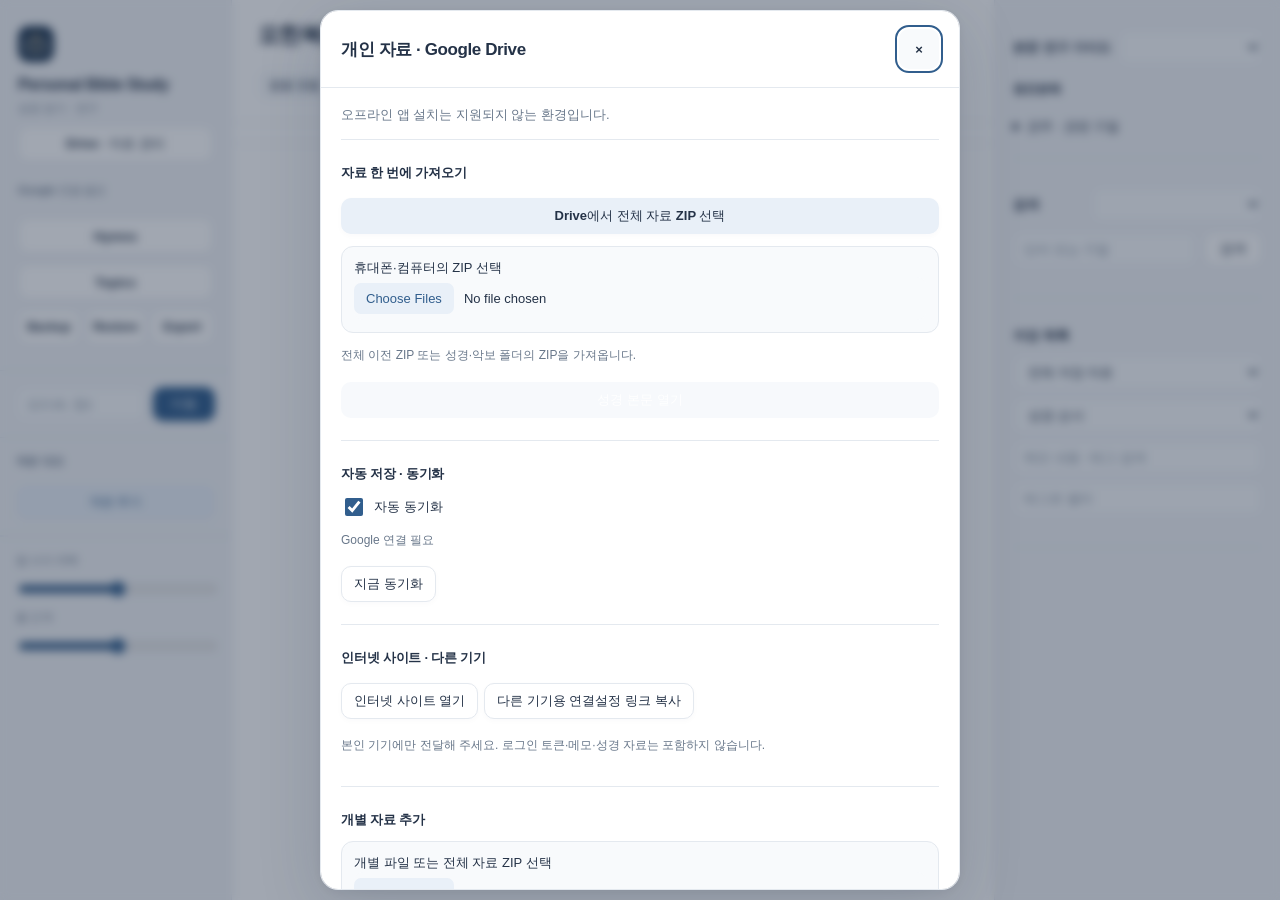
==== commit 62d0ad17: "Publish browser-only Bible study with private Drive storage" ====
--- a/docs/index.html
+++ b/docs/index.html
@@ -8,9 +8,9 @@
   <link rel="stylesheet" href="./cloud.css?v=7d77833e93ee7ddf">
   <link rel="manifest" href="./manifest.webmanifest">
   <title>Personal Bible Study</title>
-  <link rel="stylesheet" href="./styles.css?v=539fd925d5c5254a">
+  <link rel="stylesheet" href="./styles.css?v=5ca083a13a399906">
   <link rel="stylesheet" href="./responsive.css?v=083fbee2a74a4e2d">
-  <link rel="stylesheet" href="./polish.css?v=31c86b94f324f558">
+  <link rel="stylesheet" href="./polish.css?v=7a65862cf7b51afb">
 <meta name="theme-color" content="#16263f">
   <meta name="apple-mobile-web-app-title" content="Bible Study">
   <link rel="icon" type="image/png" href="./app-icon-192.png">
@@ -176,10 +176,11 @@
   </dialog>
   <script src="./terminology.js?v=b050d84511349100"></script>
   <script src="./vendor/fflate.min.js?v=462ef8041fc970e3"></script>
-  <script src="./migration.js?v=cb878ca558107ae6"></script>
+  <script src="./filename-encoding.js?v=7b072d29759b4ef0"></script>
+  <script src="./migration.js?v=cbca153f003e4ff3"></script>
   <script src="./sync-engine.js?v=6e87115a66423f06"></script>
   <script src="./drive-sync.js?v=24d4177edd76ac23"></script>
-  <script src="./browser.js?v=d81fa3fb649846ac"></script>
+  <script src="./browser.js?v=12c7ac391a697daa"></script>
   <script src="./topics.js?v=599b12c59d751327"></script>
   <script src="./research.js?v=36b3486766d1752a"></script>
   <script src="./panes.js?v=8f570d57a4b70764"></script>
--- a/docs/styles.css
+++ b/docs/styles.css
@@ -162,7 +162,8 @@
   padding: 16px 20px;
   border-bottom: 1px solid var(--line);
   background: color-mix(in srgb, var(--bg) 88%, transparent);
-  backdrop-filter: blur(14px);
+  -webkit-backdrop-filter: none;
+  backdrop-filter: none;
 }
 
 h1 {
--- a/docs/polish.css
+++ b/docs/polish.css
@@ -103,9 +103,14 @@
 .cloud-file input::file-selector-button { border: 0; border-radius: 7px; background: var(--accent-soft); color: var(--accent); padding: 8px 12px; font: inherit; margin-right: 10px; }
 .bulk-import > button { border-color: transparent; }
 button.danger { color: #b34350; background: transparent; box-shadow: none; }
-.compact-nav { background: var(--panel); border-color: var(--line); }
+.compact-nav {
+  background: var(--panel); border-color: var(--line);
+  position: relative; z-index: 3;
+  -webkit-backdrop-filter: none; backdrop-filter: none; filter: none;
+}
+.compact-nav strong { color: var(--text); font-weight: 700; }
 .compact-nav > div { gap: 4px; }
-.compact-nav button { border: 0; box-shadow: none; background: transparent; color: var(--muted); border-radius: 10px; }
+.compact-nav button { border: 0; box-shadow: none; background: transparent; color: var(--text); border-radius: 10px; font-weight: 650; text-shadow: none; filter: none; }
 .compact-nav button[aria-expanded="true"] { color: var(--accent); background: var(--accent-soft); }
 .compact-panes { background: var(--bg); }
 .compact-panes select { background: var(--panel); }
@@ -121,10 +126,10 @@
 #toggleStudy { --nav-icon: url("data:image/svg+xml,%3Csvg xmlns='http://www.w3.org/2000/svg' viewBox='0 0 24 24'%3E%3Ccircle cx='10' cy='10' r='6.5' fill='none' stroke='black' stroke-width='1.6'/%3E%3Cpath d='m15 15 6 6' stroke='black' stroke-width='1.6' stroke-linecap='round'/%3E%3C/svg%3E"); }
 #compactHymns { --nav-icon: url("data:image/svg+xml,%3Csvg xmlns='http://www.w3.org/2000/svg' viewBox='0 0 24 24'%3E%3Cpath d='M9 17V5l11-2v12M9 8l11-2' fill='none' stroke='black' stroke-width='1.6' stroke-linejoin='round'/%3E%3Cellipse cx='6' cy='18' rx='3' ry='2.5' fill='none' stroke='black' stroke-width='1.6'/%3E%3Cellipse cx='17' cy='16' rx='3' ry='2.5' fill='none' stroke='black' stroke-width='1.6'/%3E%3C/svg%3E"); }
 #compactTopics { --nav-icon: url("data:image/svg+xml,%3Csvg xmlns='http://www.w3.org/2000/svg' viewBox='0 0 24 24'%3E%3Cpath d='M4 4h12l4 4v12H4zM8 9h5M8 13h8M8 17h6' fill='none' stroke='black' stroke-width='1.6' stroke-linejoin='round' stroke-linecap='round'/%3E%3C/svg%3E"); }
-@media(min-width:701px) and (max-width:1100px) { .compact-nav button { display: flex; align-items: center; gap: 7px; padding: 8px 10px; } .compact-nav button::before { margin: 0; width: 16px; height: 16px; } }
+@media(min-width:701px) and (max-width:1100px) { .compact-nav button { display: flex; align-items: center; gap: 7px; padding: 8px 10px; font-size: 14px; } .compact-nav button::before { margin: 0; width: 18px; height: 18px; } }
 @media(max-width:700px) {
   .compact-nav { padding: 5px 10px; }
-  .compact-nav button { min-height: 50px; font-size: 10px; font-weight: 600; padding: 6px 4px; }
+  .compact-nav button { min-height: 50px; font-size: 12px; font-weight: 650; padding: 6px 4px; }
   .topbar h1 { font-size: 18px; letter-spacing: -.5px; }
   .toolbar button { font-size: 12px; }
   .toolbar #comparisonLayout { background: var(--control); font-size: 11px; max-width: 86px; }
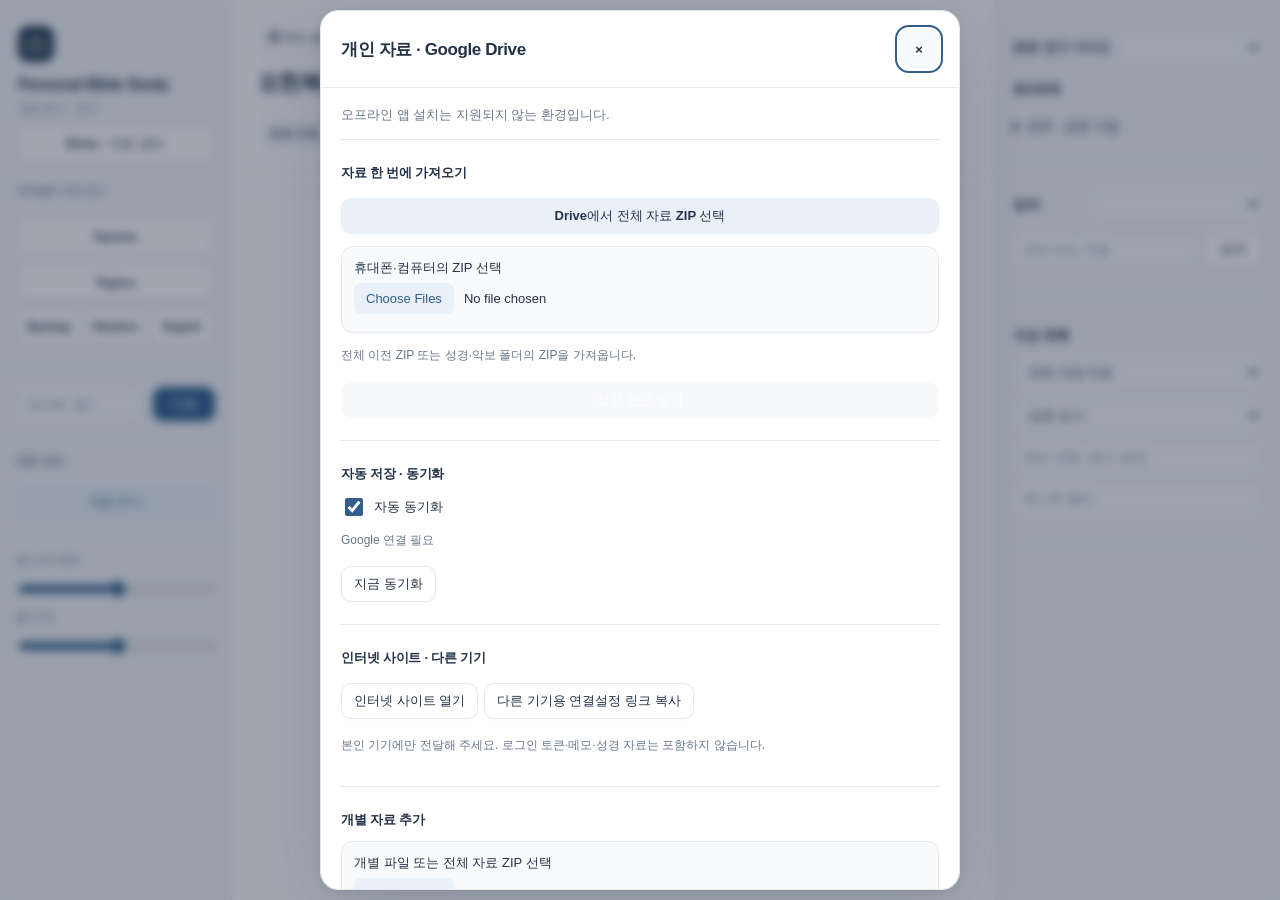
==== commit e58fe4ee: "Add persistent independent desktop panel toggles" ====
--- a/docs/index.html
+++ b/docs/index.html
@@ -2,7 +2,7 @@
 <html lang="ko">
 <head>
   <meta charset="utf-8">
-  <meta name="viewport" content="width=device-width, initial-scale=1">
+  <meta name="viewport" content="width=device-width, initial-scale=1, viewport-fit=cover">
   <meta name="referrer" content="strict-origin-when-cross-origin">
   <meta http-equiv="Content-Security-Policy" content="default-src 'self'; script-src 'self' 'wasm-unsafe-eval' https://accounts.google.com https://apis.google.com; style-src 'self' 'unsafe-inline' https://accounts.google.com; connect-src 'self' https://www.googleapis.com https://accounts.google.com https://content.googleapis.com; img-src 'self' blob: data: https://*.googleusercontent.com; frame-src https://accounts.google.com https://docs.google.com https://drive.google.com; worker-src 'self'; object-src 'none'; base-uri 'self'; form-action 'none'">
   <link rel="stylesheet" href="./cloud.css?v=7d77833e93ee7ddf">
@@ -10,11 +10,14 @@
   <title>Personal Bible Study</title>
   <link rel="stylesheet" href="./styles.css?v=5ca083a13a399906">
   <link rel="stylesheet" href="./responsive.css?v=083fbee2a74a4e2d">
-  <link rel="stylesheet" href="./polish.css?v=7a65862cf7b51afb">
+  <link rel="stylesheet" href="./polish.css?v=9c617e8f1d6d7ad7">
+<meta name="apple-mobile-web-app-capable" content="yes">
+<meta name="apple-mobile-web-app-status-bar-style" content="default">
 <meta name="theme-color" content="#16263f">
   <meta name="apple-mobile-web-app-title" content="Bible Study">
   <link rel="icon" type="image/png" href="./app-icon-192.png">
   <link rel="apple-touch-icon" sizes="180x180" href="./app-icon-180.png">
+<link rel="stylesheet" href="./panel-layout.css?v=13e3df3a3e8d5296">
 </head>
 <body>
 <dialog id="cloudDialog" aria-labelledby="cloudTitle">
@@ -184,7 +187,8 @@
   <script src="./topics.js?v=599b12c59d751327"></script>
   <script src="./research.js?v=36b3486766d1752a"></script>
   <script src="./panes.js?v=8f570d57a4b70764"></script>
-  <script src="./responsive.js?v=16fc83186edacb90"></script>
+  <script src="./responsive.js?v=a6d20765c19d6ed5"></script>
   <script src="./app.js?v=d5365e23bb342661"></script>
+<script src="./panel-layout.js?v=b6eb3600b43e9db2"></script>
 </body>
 </html>
--- a/docs/polish.css
+++ b/docs/polish.css
@@ -147,3 +147,32 @@
   .drawer-heading { padding-top: max(12px, env(safe-area-inset-top)); }
 }
 @media(prefers-reduced-motion:reduce) { button { transition: none; } }
+/* Installed Apple apps can draw a system scroll-edge effect above the page.
+   Keep interactive text below that band and pin the opaque header itself. */
+html.apple-standalone {
+  --installed-top-band: calc(36px + env(safe-area-inset-top));
+}
+@media(min-width:1101px) {
+  html.apple-standalone body {
+    padding-top: var(--installed-top-band);
+    background: var(--panel);
+  }
+  html.apple-standalone .rail,
+  html.apple-standalone .study,
+  html.apple-standalone .reader {
+    height: calc(100dvh - var(--installed-top-band));
+    max-height: calc(100dvh - var(--installed-top-band));
+  }
+}
+@media(max-width:1100px) {
+  html.apple-standalone body {
+    padding-top: var(--installed-nav-height, calc(104px + env(safe-area-inset-top)));
+  }
+  html.apple-standalone .compact-nav {
+    position: fixed; inset: 0 0 auto; z-index: 4;
+    padding-top: var(--installed-top-band);
+    padding-left: max(12px, env(safe-area-inset-left));
+    padding-right: max(12px, env(safe-area-inset-right));
+    background: var(--panel); overflow: visible;
+  }
+}
--- a/docs/panel-layout.css
+++ b/docs/panel-layout.css
@@ -0,0 +1,15 @@
+.desktop-panel-controls { display: none; }
+@media (min-width:1101px) {
+  .desktop-panel-controls { display:flex; gap:6px; flex-wrap:wrap; flex-shrink:0; }
+  .desktop-panel-controls button { font-size:12px; white-space:nowrap; padding:6px 9px; }
+  .topbar { flex-wrap:wrap; }
+  .topbar > div:has(#title) { flex:1; }
+  body:not(.hymn-open) { grid-template-columns:var(--navigation-panel-width,232px) minmax(0,1fr) var(--study-panel-width,286px); }
+  body.hide-navigation-panel { --navigation-panel-width:0px; }
+  body.hide-study-panel { --study-panel-width:0px; }
+  body > .rail { grid-column:1; grid-row:1; }
+  body > .reader { grid-column:2; grid-row:1; }
+  body > .study { grid-column:3; grid-row:1; }
+  body.hide-navigation-panel > .rail, body.hide-study-panel > .study { display:none; }
+  body.hymn-open.hide-navigation-panel { grid-template-columns:0 minmax(0,1fr); }
+}
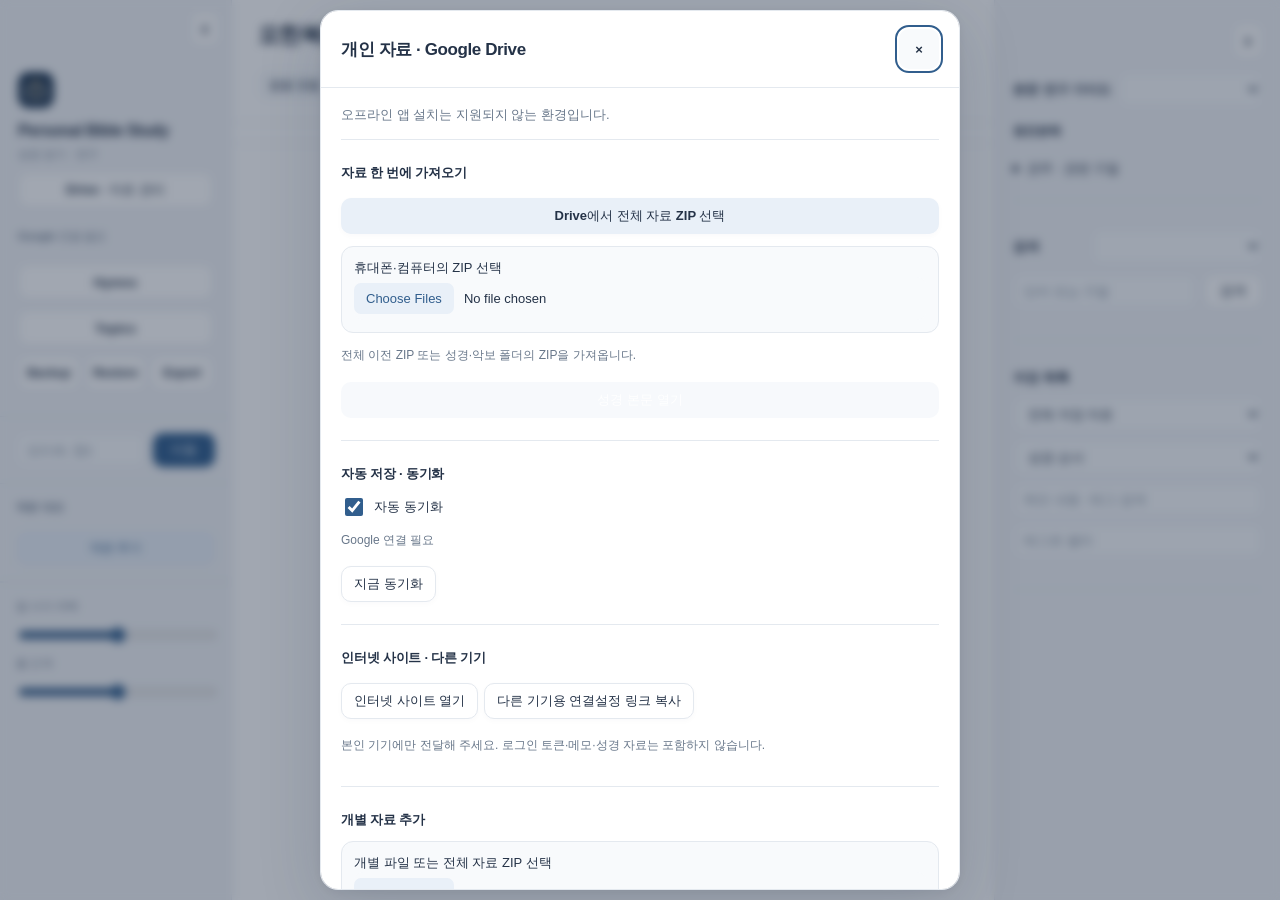
==== commit aa9ff2d9: "Move collapse controls into panel headers with edge restore tabs" ====
--- a/docs/index.html
+++ b/docs/index.html
@@ -17,7 +17,7 @@
   <meta name="apple-mobile-web-app-title" content="Bible Study">
   <link rel="icon" type="image/png" href="./app-icon-192.png">
   <link rel="apple-touch-icon" sizes="180x180" href="./app-icon-180.png">
-<link rel="stylesheet" href="./panel-layout.css?v=13e3df3a3e8d5296">
+<link rel="stylesheet" href="./panel-layout.css?v=c5900be6e73691be">
 </head>
 <body>
 <dialog id="cloudDialog" aria-labelledby="cloudTitle">
@@ -189,6 +189,6 @@
   <script src="./panes.js?v=8f570d57a4b70764"></script>
   <script src="./responsive.js?v=a6d20765c19d6ed5"></script>
   <script src="./app.js?v=d5365e23bb342661"></script>
-<script src="./panel-layout.js?v=b6eb3600b43e9db2"></script>
+<script src="./panel-layout.js?v=188e90aed5684714"></script>
 </body>
 </html>
--- a/docs/panel-layout.css
+++ b/docs/panel-layout.css
@@ -1,9 +1,15 @@
-.desktop-panel-controls { display: none; }
+.panel-collapse-heading, .panel-reopen-button { display:none; }
 @media (min-width:1101px) {
-  .desktop-panel-controls { display:flex; gap:6px; flex-wrap:wrap; flex-shrink:0; }
-  .desktop-panel-controls button { font-size:12px; white-space:nowrap; padding:6px 9px; }
-  .topbar { flex-wrap:wrap; }
-  .topbar > div:has(#title) { flex:1; }
+  .panel-collapse-heading { display:flex; justify-content:flex-end; margin-bottom:8px; }
+  .rail > .panel-collapse-heading { padding:12px 12px 0; margin-bottom:0; }
+  .panel-collapse-button, .panel-reopen-button { width:28px; height:28px; padding:0; font-size:22px; line-height:1; border-radius:7px; }
+  .panel-reopen-button { display:block; position:fixed; top:12px; z-index:20; background:var(--panel); box-shadow:0 2px 8px #0000000d; }
+  .panel-reopen-button[hidden] { display:none; }
+  .panel-reopen-navigation { left:0; border-radius:0 7px 7px 0; }
+  .panel-reopen-study { right:0; border-radius:7px 0 0 7px; }
+  html.apple-standalone .panel-reopen-button { top:calc(12px + env(safe-area-inset-top)); }
+  body.hide-navigation-panel .topbar { padding-left:40px; }
+  body.hide-study-panel .topbar { padding-right:40px; }
   body:not(.hymn-open) { grid-template-columns:var(--navigation-panel-width,232px) minmax(0,1fr) var(--study-panel-width,286px); }
   body.hide-navigation-panel { --navigation-panel-width:0px; }
   body.hide-study-panel { --study-panel-width:0px; }
